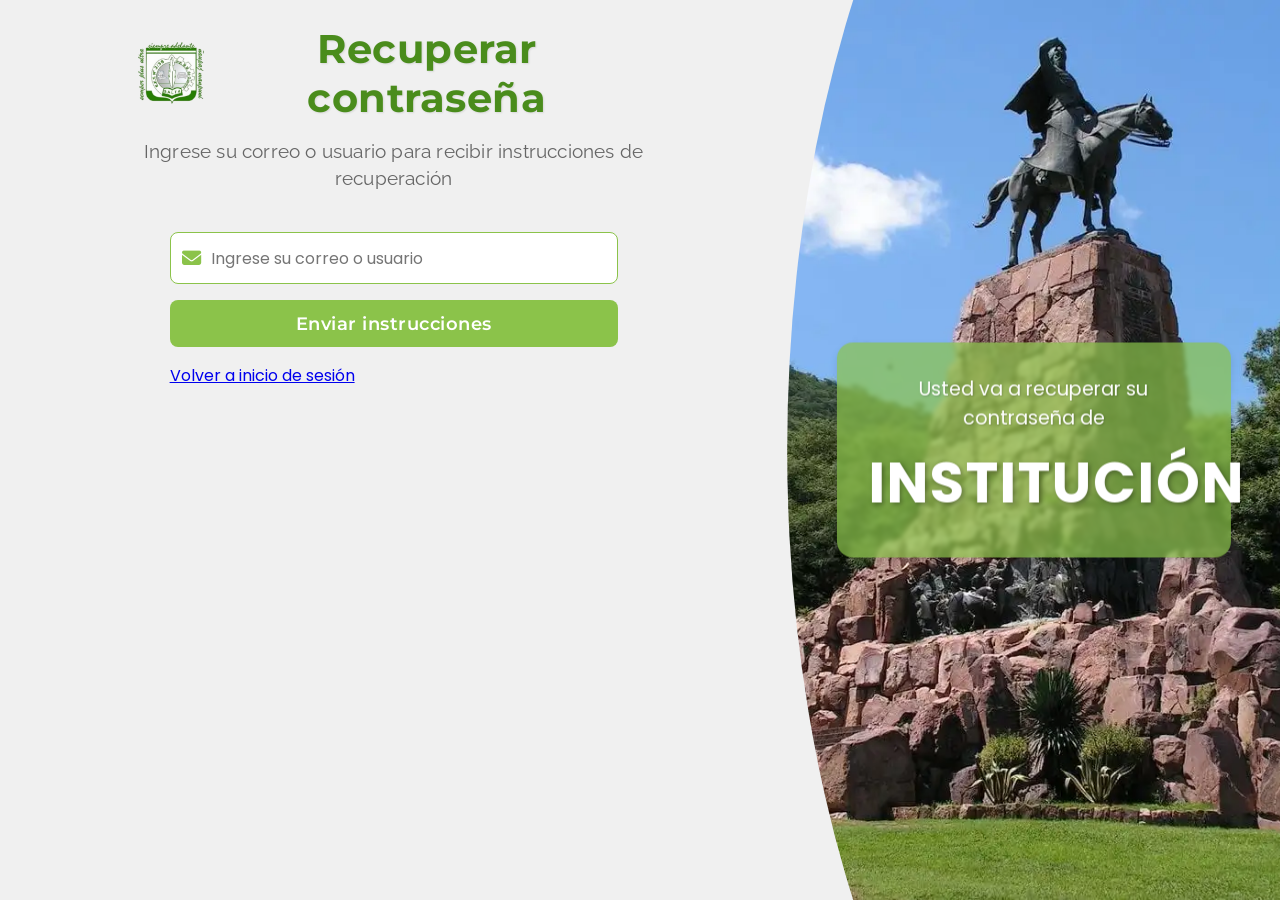
==== templates/contraseña_olvidada.html @ 862a202a "front" ====
<!DOCTYPE html>
<html lang="es">
<head>
  <meta charset="UTF-8">
  <meta name="viewport" content="width=device-width, initial-scale=1.0">
  <title>Recuperar Contraseña</title>
  <link rel="icon" type="image/x-icon" href="/static/img/favicon.webp">
  <link rel="stylesheet" href="/static/css/fonts.css">
  <link rel="stylesheet" href="/static/css/styles.css">
  <link rel="stylesheet" href="https://cdnjs.cloudflare.com/ajax/libs/font-awesome/6.4.0/css/all.min.css">
</head>
<body>
  <div class="page-container">
    <div class="mobile-text-container">
      <p class="login-info">Usted va a recuperar su contraseña de</p>
      <h2 class="login-role">Institución</h2>
    </div>

    <div class="login-panel">
      <div class="header-container">
        <div class="logo-container">
          <div class="logo">
            <img src="/static/img/logotec.webp" alt="Logo colegio">
          </div>
          <h1 class="title">Recuperar contraseña</h1>
        </div>

        <p class="subtitle">
          Ingrese su correo o usuario para recibir instrucciones de recuperación
        </p>
      </div>

      <div class="form-container">
        <form>
          <div class="form-group">
            <span class="input-icon">
              <i class="fa-solid fa-envelope" style="color: #8bc34a;"></i>
            </span>
            <input type="text" id="email" class="form-input with-icon" placeholder="Ingrese su correo o usuario">
          </div>

          <button type="button" class="btn btn-primary">Enviar instrucciones</button>

          <div class="back-to-login">
            <a href="/templates/familia_institucion.html">Volver a inicio de sesión</a>
          </div>
        </form>
      </div>
    </div>

    <div class="image-panel">
      <div class="image-container">
        <img 
          src="/static/img/Güemes.webp"
          alt="Monumento histórico" 
          class="full-image">
        
        <div class="text-container">
          <p class="login-info">Usted va a recuperar su contraseña de</p>
          <h2 class="login-role">Institución</h2>
        </div>
      </div>
    </div>
  </div>

  <script>
    document.addEventListener('DOMContentLoaded', function() {
      const emailInput = document.getElementById('email');
      const submitButton = document.querySelector('.btn-primary');
      
      submitButton.addEventListener('click', function() {
        if (emailInput.value.trim() === '') {
          alert('Por favor, ingrese su correo o usuario');
          return;
        }
        
        // Aquí iría la lógica para enviar el correo de recuperación
        alert('Se han enviado las instrucciones de recuperación a su correo');
      });
    });
  </script>
</body>
</html>
---- static/css/fonts.css ----
@import url('https://fonts.googleapis.com/css2?family=Montserrat:wght@400;500;600;700&display=swap');
@import url('https://fonts.googleapis.com/css2?family=Poppins:wght@300;400;500;600;700&display=swap');
@import url('https://fonts.googleapis.com/css2?family=Raleway:wght@400;500;600;700&display=swap');

body {
  font-family: 'Poppins', sans-serif;
}

.title {
  font-family: 'Montserrat', sans-serif;
  letter-spacing: 0.5px;
}

.subtitle {
  font-family: 'Raleway', sans-serif;
  letter-spacing: 0.2px;
}

.btn {
  font-family: 'Montserrat', sans-serif;
  letter-spacing: 1px;
  font-weight: 600;
}

.overlay-title {
  font-family: 'Montserrat', sans-serif;
  letter-spacing: 1px;
  text-transform: uppercase;
}

.form-input {
  font-family: 'Poppins', sans-serif;
}

.forgot-password {
  font-family: 'Raleway', sans-serif;
  font-style: italic;
}
---- static/css/styles.css ----
* {
  margin: 0;
  padding: 0;
  box-sizing: border-box;
}

body {
  min-height: 100vh;
  display: flex;
  flex-direction: column;
  overflow: hidden;
  font-family: "Poppins", sans-serif;
  background-color: #f0f0f0;
}

.page-container {
  display: flex;
  flex-direction: column;
  height: 100vh;
  position: relative;
  overflow: hidden;
}

@media (min-width: 992px) {
  .page-container {
    flex-direction: row;
  }
}

.login-panel {
  flex: 1.2;
  display: flex;
  flex-direction: column;
  align-items: center;
  background-color: #f0f0f0;
  padding: 1.5rem;
  height: 100%;
  position: relative;
  z-index: 5;
  overflow-y: auto;
}

.header-container {
  width: 100%;
  max-width: 32rem;
  margin-bottom: 1.5rem;
  text-align: center;
}

.logo-container {
  display: flex;
  align-items: center;
  margin-bottom: 1rem;
}

.horizontal-centered {
  flex-direction: row;
  justify-content: center;
  align-items: center;
  text-align: center;
  width: 100%;
  gap: 10px;
}

.centered-text {
  text-align: center;
}

.logo {
  width: 70px;
  height: 70px;
  margin-right: 0; /* Quito el margen derecho para que esté centrado */
  overflow: hidden;
}

.horizontal-centered .logo {
  margin-right: 0;
}

.logo img {
  width: 100%;
  height: 100%;
  object-fit: contain;
}

.title {
  font-size: 2.5rem;
  font-weight: bold;
  color: #4a8c1c;
  letter-spacing: 0.5px;
  text-shadow: 1px 1px 2px rgba(0, 0, 0, 0.1);
}

.subtitle {
  font-size: 1.2rem;
  color: #666;
  margin-bottom: 1rem;
  line-height: 1.4;
}

.form-container {
  width: 100%;
  max-width: 28rem;
}

.form-group {
  position: relative;
  margin-bottom: 1rem;
}

.password-container {
  position: relative;
}

.input-icon {
  position: absolute;
  left: 12px;
  top: 50%;
  transform: translateY(-50%);
  z-index: 10;
  font-size: 1.2rem;
}

.form-input.with-icon {
  padding-left: 40px;
}

.toggle-password {
  position: absolute;
  right: 10px;
  top: 50%;
  transform: translateY(-50%);
  background: none;
  border: none;
  cursor: pointer;
  color: #8bc34a;
  font-size: 1.2rem;
  padding: 5px;
  display: flex;
  align-items: center;
  justify-content: center;
  z-index: 10;
}

.toggle-password:hover {
  color: #4a8c1c;
}

.form-input {
  width: 100%;
  padding: 0.8rem;
  padding-right: 2.5rem;
  border: 1px solid #8bc34a;
  border-radius: 0.5rem;
  outline: none;
  font-size: 1rem;
  transition: all 0.3s ease;
}

.form-input:focus {
  border-color: #4a8c1c;
  box-shadow: 0 0 0 2px rgba(74, 140, 28, 0.2);
}

.forgot-password {
  text-align: center;
  margin-bottom: 1.5rem;
  color: #4a8c1c;
  font-size: 0.95rem;
  cursor: pointer;
  transition: color 0.3s ease;
}

.forgot-password:hover {
  color: #3a6b15;
  text-decoration: underline;
}

.btn {
  width: 100%;
  padding: 0.8rem;
  border-radius: 0.5rem;
  font-weight: 600;
  text-align: center;
  cursor: pointer;
  margin-bottom: 1rem;
  border: none;
  outline: none;
  transition: all 0.3s ease;
  font-size: 1.1rem;
  letter-spacing: 0.5px;
  display: block;
}

.btn-primary {
  background-color: #8bc34a;
  color: white;
}

.btn-primary:hover {
  background-color: #7cb342;
  transform: translateY(-2px);
  box-shadow: 0 4px 8px rgba(0, 0, 0, 0.1);
}

.btn-secondary {
  background-color: white;
  color: #4a8c1c;
  border: 1px solid #8bc34a;
}

.btn-secondary:hover {
  background-color: #f5f9f0;
  transform: translateY(-2px);
  box-shadow: 0 4px 8px rgba(0, 0, 0, 0.05);
}

.image-panel {
  flex: 0.8;
  position: relative;
  overflow: hidden;
  height: 100%;
  display: none;
}

@media (min-width: 992px) {
  .image-panel {
    display: block;
    clip-path: ellipse(100% 100% at 100% 50%);
  }
}

.image-container {
  position: relative;
  width: 100%;
  height: 100%;
  background-color: #8bc34a;
}

.full-image {
  width: 100%;
  height: 100%;
  object-fit: cover;
  object-position: center;
}

.text-container {
  position: absolute;
  top: 50%;
  left: 50%;
  transform: translate(-50%, -50%);
  background-color: rgba(139, 195, 74, 0.7);
  padding: 2rem;
  border-radius: 1rem;
  text-align: center;
  z-index: 10;
  backdrop-filter: blur(2px);
  box-shadow: 0 4px 8px rgba(0, 0, 0, 0.1);
  max-width: 80%;
}

.login-info {
  font-size: 1.2rem;
  color: white;
  margin-bottom: 0.5rem;
  text-shadow: 1px 1px 2px rgba(0, 0, 0, 0.2);
}

.login-role {
  font-size: 3.5rem;
  font-weight: bold;
  color: white;
  text-transform: uppercase;
  letter-spacing: 2px;
  text-shadow: 2px 2px 4px rgba(0, 0, 0, 0.3);
}

.mobile-text-container {
  display: none;
}

@media (max-width: 991px) {
  body {
    overflow-y: auto;
  }

  .page-container {
    flex-direction: column;
    min-height: 100vh;
    background-image: url("Güemes.webp");
    background-size: cover;
    background-position: center;
    padding: 1.5rem 1rem;
    overflow-y: auto;
    display: block;
  }

  .mobile-text-container {
    display: none;
  }

  .login-panel {
    background-color: rgba(240, 240, 240, 0.95);
    margin: 0 auto;
    border-radius: 1rem;
    padding: 1.5rem;
    box-shadow: 0 4px 15px rgba(0, 0, 0, 0.15);
    max-width: 500px;
    width: 100%;
    height: auto;
    overflow: visible;
  }

  .header-container {
    margin-bottom: 1.5rem;
  }

  .logo-container {
    flex-direction: row;
    justify-content: center;
    gap: 1rem;
  }

  .logo {
    margin-right: 0;
    width: 60px;
    height: 60px;
  }

  .title {
    font-size: 2.2rem;
  }

  .subtitle {
    font-size: 1.1rem;
  }

  .form-group {
    margin-bottom: 0.8rem;
  }

  .form-input {
    padding: 0.7rem;
  }

  .btn {
    padding: 0.8rem;
    margin-top: 0.5rem;
  }
}

@media (max-width: 480px) {
  .page-container {
    padding: 1rem;
  }

  .login-panel {
    padding: 1.2rem;
  }

  .title {
    font-size: 1.8rem;
  }

  .logo {
    width: 50px;
    height: 50px;
  }

  .form-input {
    padding: 0.6rem;
    font-size: 0.9rem;
  }

  .btn {
    padding: 0.7rem;
    font-size: 1rem;
  }
}
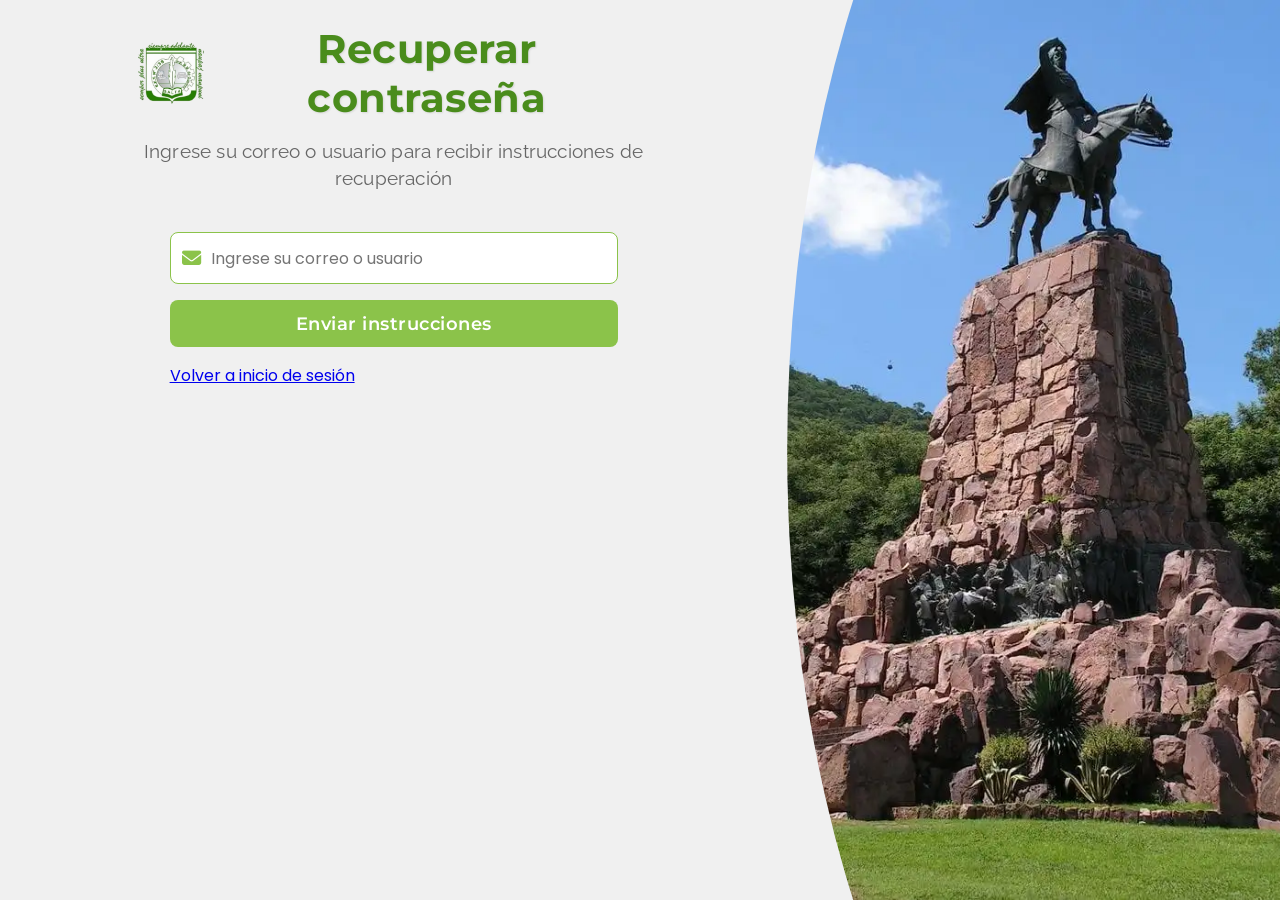
==== commit 9e9b4750: "conexiones" ====
--- a/templates/contraseña_olvidada.html
+++ b/templates/contraseña_olvidada.html
@@ -11,10 +11,7 @@
 </head>
 <body>
   <div class="page-container">
-    <div class="mobile-text-container">
-      <p class="login-info">Usted va a recuperar su contraseña de</p>
-      <h2 class="login-role">Institución</h2>
-    </div>
+
 
     <div class="login-panel">
       <div class="header-container">
@@ -42,7 +39,7 @@
           <button type="button" class="btn btn-primary">Enviar instrucciones</button>
 
           <div class="back-to-login">
-            <a href="/templates/familia_institucion.html">Volver a inicio de sesión</a>
+            <a href="/templates/pagina_principal.html">Volver a inicio de sesión</a>
           </div>
         </form>
       </div>
@@ -55,10 +52,7 @@
           alt="Monumento histórico" 
           class="full-image">
         
-        <div class="text-container">
-          <p class="login-info">Usted va a recuperar su contraseña de</p>
-          <h2 class="login-role">Institución</h2>
-        </div>
+
       </div>
     </div>
   </div>
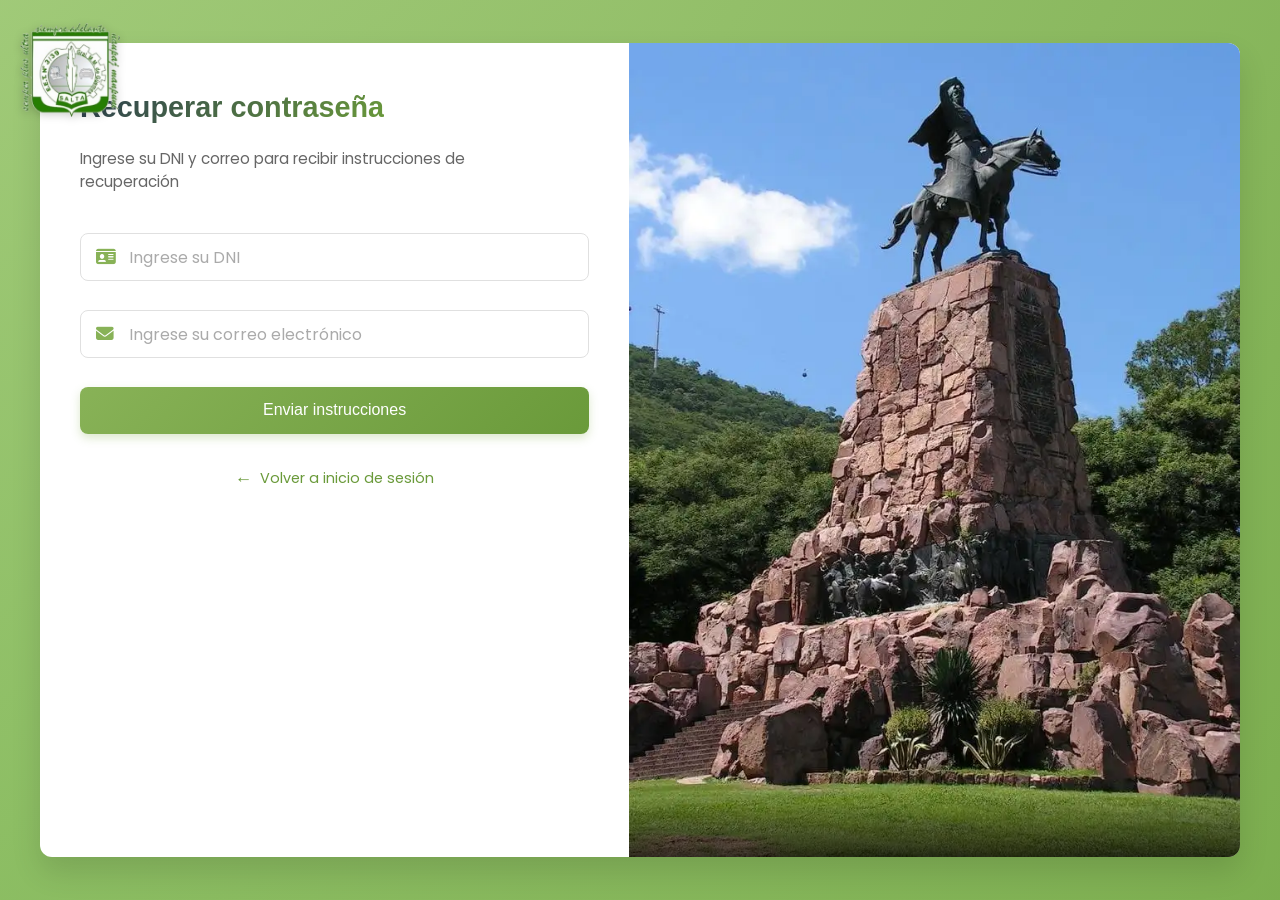
==== commit 86648649: "la confianza sirvio?" ====
--- a/templates/contraseña_olvidada.html
+++ b/templates/contraseña_olvidada.html
@@ -4,14 +4,18 @@
   <meta charset="UTF-8">
   <meta name="viewport" content="width=device-width, initial-scale=1.0">
   <title>Recuperar Contraseña</title>
-  <link rel="icon" type="image/x-icon" href="/static/img/favicon.webp">
-  <link rel="stylesheet" href="/static/css/fonts.css">
-  <link rel="stylesheet" href="/static/css/styles.css">
+  <link rel="icon" type="image/x-icon" href="/static/img/logotec.ico">
+  <link rel="stylesheet" href="/static/css/login.css">
   <link rel="stylesheet" href="https://cdnjs.cloudflare.com/ajax/libs/font-awesome/6.4.0/css/all.min.css">
+  <meta name="description" content="Recuperación de contraseña - Escuela de Educación Técnica N°3139">
 </head>
 <body>
+  <div class="body-corner-logo">
+    <img src="/static/img/logotec.webp" alt="Logo colegio">
+  </div>
   <div class="page-container">
-
+    <div class="mobile-text-container">
+    </div>
 
     <div class="login-panel">
       <div class="header-container">
@@ -23,7 +27,7 @@
         </div>
 
         <p class="subtitle">
-          Ingrese su correo o usuario para recibir instrucciones de recuperación
+          Ingrese su DNI y correo para recibir instrucciones de recuperación
         </p>
       </div>
 
@@ -31,15 +35,22 @@
         <form>
           <div class="form-group">
             <span class="input-icon">
-              <i class="fa-solid fa-envelope" style="color: #8bc34a;"></i>
+              <i class="fa-solid fa-id-card" style="color: #88B257;"></i>
             </span>
-            <input type="text" id="email" class="form-input with-icon" placeholder="Ingrese su correo o usuario">
+            <input type="text" id="dni" class="form-input with-icon" placeholder="Ingrese su DNI" required>
+          </div>
+
+          <div class="form-group">
+            <span class="input-icon">
+              <i class="fa-solid fa-envelope" style="color: #88B257;"></i>
+            </span>
+            <input type="email" id="email" class="form-input with-icon" placeholder="Ingrese su correo electrónico" required>
           </div>
 
           <button type="button" class="btn btn-primary">Enviar instrucciones</button>
 
-          <div class="back-to-login">
-            <a href="/templates/pagina_principal.html">Volver a inicio de sesión</a>
+          <div class="forgot-password back-to-login">
+            <a href="/index.html">Volver a inicio de sesión</a>
           </div>
         </form>
       </div>
@@ -52,26 +63,12 @@
           alt="Monumento histórico" 
           class="full-image">
         
-
+        <div class="text-container">
+        </div>
       </div>
     </div>
   </div>
 
-  <script>
-    document.addEventListener('DOMContentLoaded', function() {
-      const emailInput = document.getElementById('email');
-      const submitButton = document.querySelector('.btn-primary');
-      
-      submitButton.addEventListener('click', function() {
-        if (emailInput.value.trim() === '') {
-          alert('Por favor, ingrese su correo o usuario');
-          return;
-        }
-        
-        // Aquí iría la lógica para enviar el correo de recuperación
-        alert('Se han enviado las instrucciones de recuperación a su correo');
-      });
-    });
-  </script>
+  <script src="/static/js/validation.js"></script>
 </body>
 </html>
--- a/static/css/login.css
+++ b/static/css/login.css
@@ -0,0 +1,368 @@
+/* Estilos modernos para las páginas de login */
+@import url('https://fonts.googleapis.com/css2?family=Poppins:wght@300;400;500;600;700&display=swap');
+
+:root {
+  --primary-color: #88B257;
+  --primary-dark: #6a9a3a;
+  --primary-light: #a6c87c;
+  --secondary-color: #2c3e50;
+  --text-color: #333;
+  --text-light: #666;
+  --background-color: #f8f9fa;
+  --card-bg: #ffffff;
+  --shadow-sm: 0 2px 10px rgba(0, 0, 0, 0.05);
+  --shadow-md: 0 8px 16px rgba(0, 0, 0, 0.1);
+  --shadow-lg: 0 15px 30px rgba(0, 0, 0, 0.12);
+  --transition: all 0.3s ease;
+  --radius: 12px;
+  --radius-sm: 8px;
+}
+
+* {
+  margin: 0;
+  padding: 0;
+  box-sizing: border-box;
+}
+
+body {
+  font-family: 'Poppins', sans-serif;
+  background: linear-gradient(120deg, rgba(140, 190, 90, 0.8) 0%, rgba(110, 165, 60, 0.9) 50%, rgba(90, 145, 40, 0.95) 100%), 
+              radial-gradient(circle at bottom left, rgba(76, 175, 80, 0.4) 0%, rgba(56, 142, 60, 0) 70%);
+  background-size: 200% 200%, 100% 100%;
+  background-attachment: fixed;
+  min-height: 100vh;
+  color: var(--text-color);
+  display: flex;
+  justify-content: center;
+  align-items: center;
+  position: relative;
+  animation: gradientShift 15s ease infinite;
+}
+
+@keyframes gradientShift {
+  0% { background-position: 0% 50%, 0% 0%; }
+  50% { background-position: 100% 50%, 0% 0%; }
+  100% { background-position: 0% 50%, 0% 0%; }
+}
+
+/* Logo en esquina superior izquierda del body */
+.body-corner-logo {
+  position: fixed;
+  top: 20px;
+  left: 20px;
+  width: 100px;
+  height: 100px;
+  z-index: 1000;
+  display: none;
+}
+
+@media (min-width: 768px) {
+  .body-corner-logo {
+    display: block;
+  }
+  
+  /* Ocultar logo en panel de login en escritorio */
+  .logo-container .logo {
+    display: none;
+  }
+}
+
+.body-corner-logo img {
+  width: 100%;
+  height: 100%;
+  object-fit: contain;
+  filter: drop-shadow(0px 2px 4px rgba(0, 0, 0, 0.2));
+}
+
+.page-container {
+  display: flex;
+  max-width: 1200px;
+  width: 95%;
+  min-height: 700px;
+  height: auto;
+  background-color: var(--card-bg);
+  border-radius: var(--radius);
+  box-shadow: var(--shadow-lg);
+  overflow: hidden;
+  position: relative;
+}
+
+.login-panel {
+  flex: 1;
+  display: flex;
+  flex-direction: column;
+  padding: 3rem 2.5rem;
+  min-width: 500px;
+  overflow-y: auto;
+}
+
+.image-panel {
+  flex: 1.2;
+  position: relative;
+  display: none;
+}
+
+@media (min-width: 768px) {
+  .image-panel {
+    display: block;
+  }
+}
+
+.image-container {
+  height: 100%;
+  width: 100%;
+  position: relative;
+  overflow: hidden;
+}
+
+.full-image {
+  object-fit: cover;
+  width: 100%;
+  height: 100%;
+  display: block;
+}
+
+.text-container {
+  position: absolute;
+  bottom: 0;
+  left: 0;
+  right: 0;
+  background: linear-gradient(to top, rgba(0, 0, 0, 0.7), transparent);
+  color: white;
+  padding: 2rem;
+  text-align: center;
+}
+
+.mobile-text-container {
+  display: flex;
+  flex-direction: column;
+  align-items: center;
+  padding: 1.5rem 0;
+  display: none;
+}
+
+@media (max-width: 767px) {
+  .mobile-text-container {
+    display: flex;
+  }
+}
+
+.login-info {
+  font-size: 1rem;
+  font-weight: 400;
+  margin-bottom: 0.5rem;
+}
+
+.login-role {
+  font-size: 1.5rem;
+  font-weight: 600;
+  color: var(--primary-dark);
+}
+
+.header-container {
+  margin-bottom: 2.5rem;
+}
+
+.logo-container {
+  display: flex;
+  align-items: center;
+  margin-bottom: 1.5rem;
+  gap: 1rem;
+}
+
+.logo {
+  width: 60px;
+  height: 60px;
+  border-radius: 12px;
+  overflow: hidden;
+  display: flex;
+  align-items: center;
+  justify-content: center;
+  box-shadow: var(--shadow-sm);
+}
+
+.logo img {
+  width: 100%;
+  height: 100%;
+  object-fit: contain;
+}
+
+.title {
+  font-size: 1.8rem;
+  font-weight: 600;
+  background: linear-gradient(135deg, var(--secondary-color), var(--primary-dark));
+  -webkit-background-clip: text;
+  background-clip: text;
+  -webkit-text-fill-color: transparent;
+  margin: 0;
+}
+
+.subtitle {
+  color: var(--text-light);
+  font-size: 0.95rem;
+  max-width: 85%;
+  line-height: 1.5;
+}
+
+.form-container {
+  flex: 1;
+  display: flex;
+  flex-direction: column;
+}
+
+.form-group {
+  position: relative;
+  margin-bottom: 1.8rem;
+}
+
+.form-input {
+  width: 100%;
+  padding: 1rem 1rem 1rem 3rem;
+  border: 1px solid #e0e0e0;
+  border-radius: var(--radius-sm);
+  font-size: 1rem;
+  transition: var(--transition);
+  font-family: 'Poppins', sans-serif;
+  color: var(--text-color);
+  height: 3rem;
+}
+
+.form-input:focus {
+  outline: none;
+  border-color: var(--primary-color);
+  box-shadow: 0 0 0 3px rgba(138, 178, 87, 0.15);
+}
+
+.form-input::placeholder {
+  color: #aaa;
+}
+
+.input-icon {
+  position: absolute;
+  left: 1rem;
+  top: 50%;
+  transform: translateY(-50%);
+  font-size: 1.1rem;
+  color: var(--primary-color);
+}
+
+.password-container {
+  position: relative;
+}
+
+.toggle-password {
+  position: absolute;
+  right: 1rem;
+  top: 50%;
+  transform: translateY(-50%);
+  background: none;
+  border: none;
+  color: #888;
+  cursor: pointer;
+  font-size: 1rem;
+  transition: var(--transition);
+}
+
+.toggle-password:hover {
+  color: var(--primary-color);
+}
+
+.forgot-password {
+  text-align: right;
+  margin-bottom: 1.5rem;
+}
+
+.forgot-password a {
+  color: var(--primary-dark);
+  text-decoration: none;
+  font-size: 0.9rem;
+  transition: var(--transition);
+}
+
+.forgot-password a:hover,
+.back-to-login a:hover {
+  text-decoration: underline;
+}
+
+.back-to-login {
+  text-align: center;
+  margin-top: 1rem;
+}
+
+.back-to-login a {
+  color: var(--primary-dark);
+  text-decoration: none;
+  font-size: 0.9rem;
+  transition: var(--transition);
+  display: inline-flex;
+  align-items: center;
+  gap: 0.5rem;
+}
+
+.back-to-login a:before {
+  content: '←';
+  font-size: 1.1rem;
+}
+
+.btn {
+  font-family: 'Poppins', sans-serif;
+  font-weight: 500;
+  padding: 0.9rem 1.5rem;
+  border-radius: var(--radius-sm);
+  cursor: pointer;
+  transition: var(--transition);
+  border: none;
+  font-size: 1rem;
+  width: 100%;
+  margin-bottom: 1rem;
+}
+
+.btn-primary {
+  background: linear-gradient(135deg, var(--primary-color), var(--primary-dark));
+  color: white;
+  box-shadow: 0 4px 10px rgba(138, 178, 87, 0.3);
+}
+
+.btn-primary:hover {
+  background: linear-gradient(135deg, var(--primary-dark), var(--primary-dark));
+  transform: translateY(-2px);
+  box-shadow: 0 6px 15px rgba(138, 178, 87, 0.4);
+}
+
+.btn-secondary {
+  background-color: transparent;
+  color: var(--primary-dark);
+  border: 2px solid var(--primary-color);
+}
+
+.btn-secondary:hover {
+  background-color: rgba(138, 178, 87, 0.1);
+  transform: translateY(-2px);
+}
+
+@media (max-width: 767px) {
+  .page-container {
+    height: auto;
+    flex-direction: column;
+    width: 98%;
+  }
+
+  .login-panel {
+    padding: 2rem 1.5rem;
+    min-width: auto;
+  }
+
+  .form-input {
+    padding: 0.8rem 1rem 0.8rem 2.8rem;
+  }
+}
+
+@media (max-width: 500px) {
+  .login-panel {
+    padding: 1.5rem 1rem;
+  }
+  
+  .form-container {
+    padding-bottom: 1.5rem;
+  }
+}
